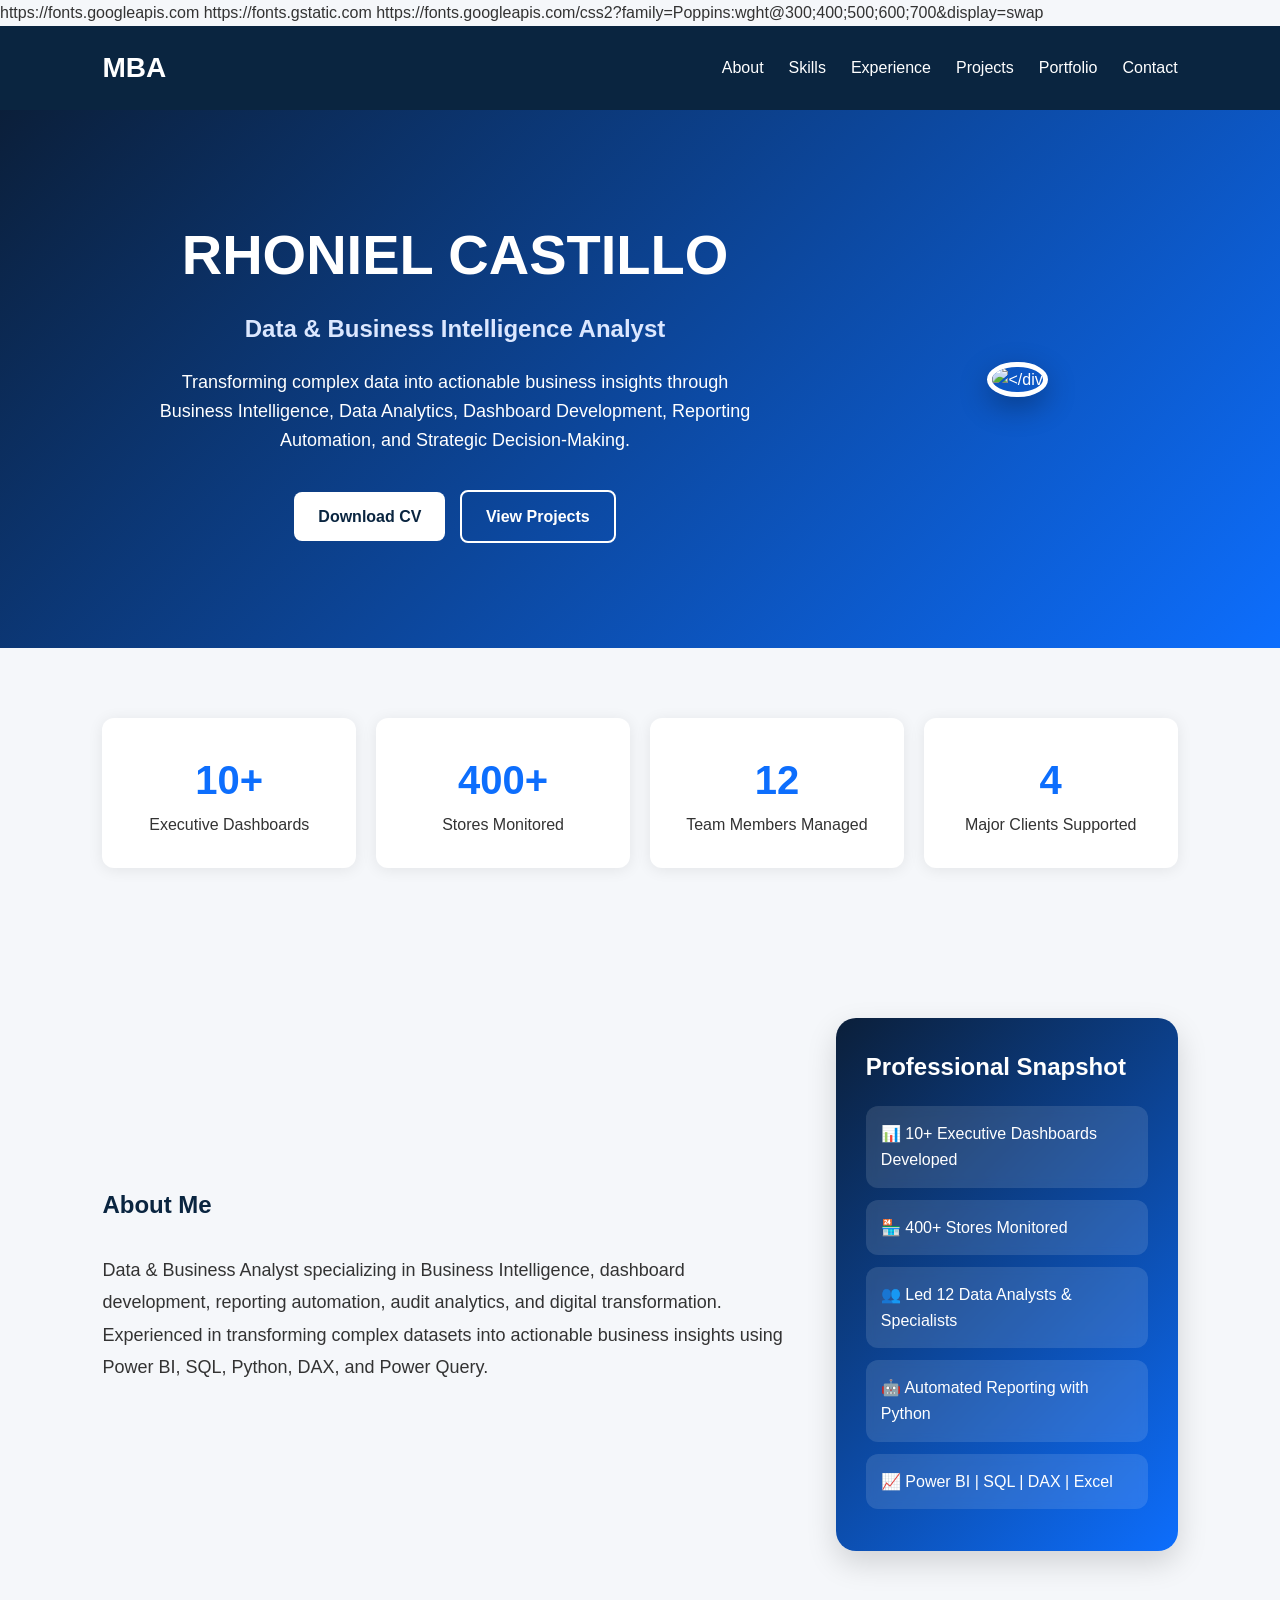
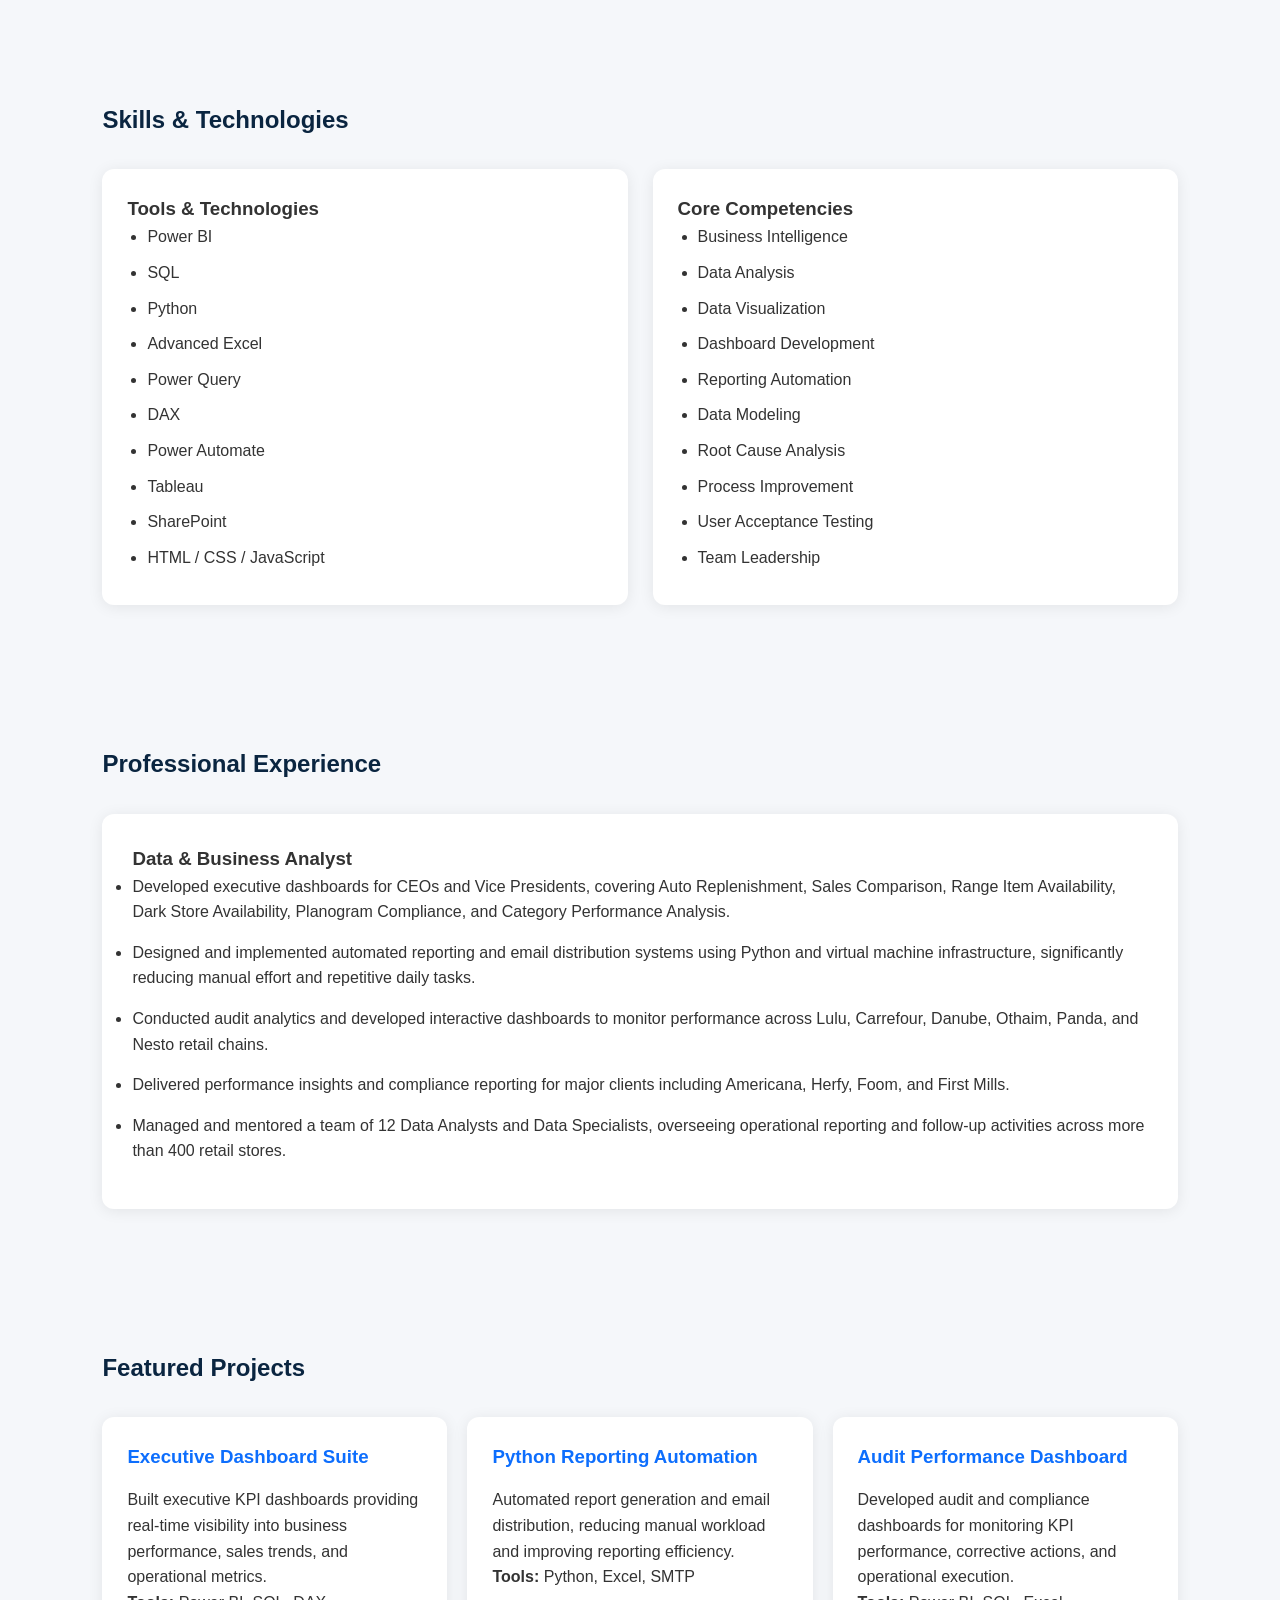
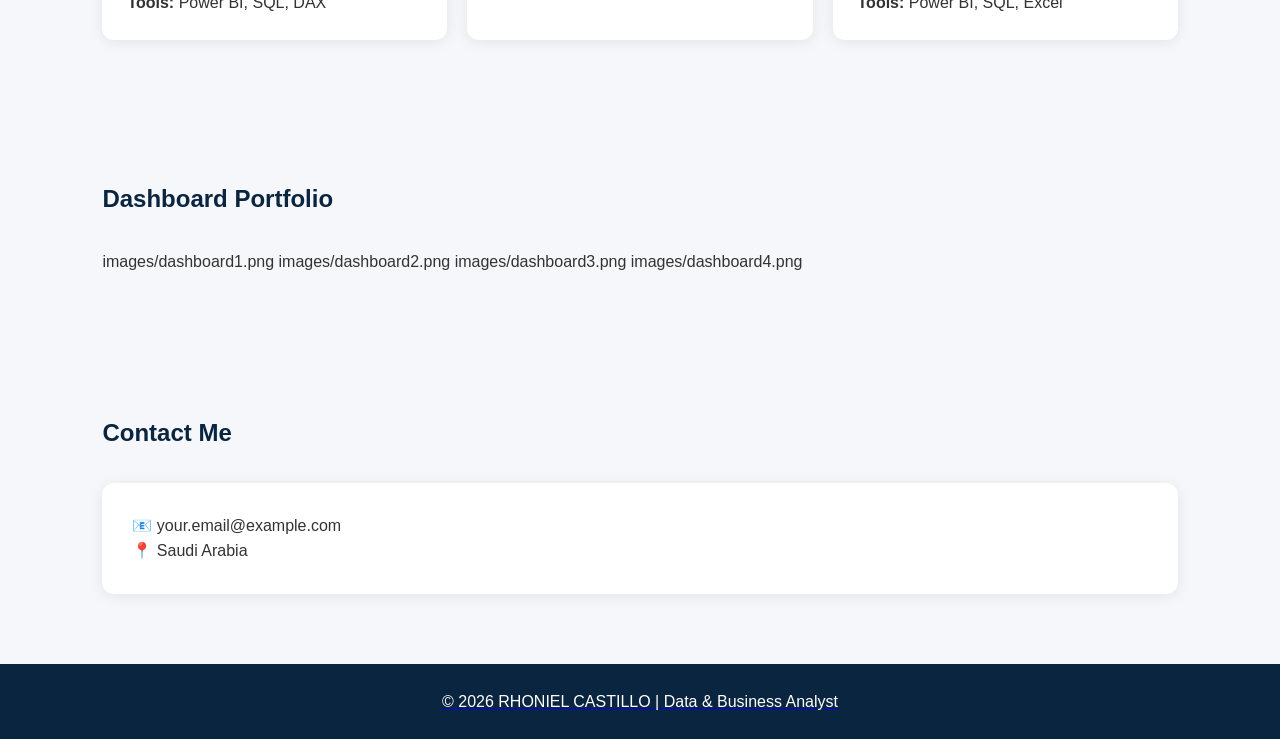
==== index.html @ 8b434ade "Rename personal.html to index.html" ====
<!DOCTYPE html>
<html lang="en">
<head>
    <meta charset="UTF-8">
    <meta name="viewport" content="width=device-width, initial-scale=1.0">
    <title>RHONIEL CASTILLO | Data & Business Analyst</title>

    <link rel="stylesheet" href="style.css">

    https://fonts.googleapis.com
    https://fonts.gstatic.com
    https://fonts.googleapis.com/css2?family=Poppins:wght@300;400;500;600;700&display=swap
    
</head>

<body>

    <!-- Navigation -->
<nav>
    <div class="logo">MBA</div>

    <ul class="nav-links">
        <li><a href="#aboutAbout">About</a></li>
        <li><a href="#skills">Skills</a></li>
        <li><a href="#experience">Experience</a></li>
        <li><a hrefu="#projects">Projects</a></li>
        <li><a href="#gallery">Portfolio</a></li>
        <li><a href="#contact">Contact</a></li>
    </ul>

</nav>

    <!-- Hero Section -->
   <!-- Hero Section -->
<section class="hero">
    <div class="hero-container">

        <div class="hero-text">
            <h1>RHONIEL CASTILLO
            </h1>

           <h2 id="typing"></h2>

            <p>
                Transforming complex data into actionable business insights through
                Business Intelligence, Data Analytics, Dashboard Development,
                Reporting Automation, and Strategic Decision-Making.
            </p>

            <div class="hero-buttons">
                <a href="cv.pdf" class="btn-primary">Download CV</a>
                <a href="#projects" class="btn-secondary">View Projects</a>
            </div>
        </div>

        <div class="hero-image">
            <img src="images/profile.jpeg" alt=
    </div>
</section>


        
    <!-- KPI Stats -->
    <section class="stats">

        <div class="stat-card">
            <h3>10+</h3>
            <p>Executive Dashboards</p>
        </div>

        <div class="stat-card">
            <h3>400+</h3>
            <p>Stores Monitored</p>
        </div>

        <div class="stat-card">
            <h3>12</h3>
            <p>Team Members Managed</p>
        </div>

        <div class="stat-card">
            <h3>4</h3>
            <p>Major Clients Supported</p>
        </div>

    </section>

    <!-- About -->
    <section id="about" class="about-section">

    <div class="about-content">
        <h2>About Me</h2>

        <p>
            Data & Business Analyst specializing in Business Intelligence,
            dashboard development, reporting automation, audit analytics,
            and digital transformation.
        </p>

        <p>
            Experienced in transforming complex datasets into actionable business
            insights using Power BI, SQL, Python, DAX, and Power Query.
        </p>
    </div>

    <div class="about-highlight">
        <h3>Professional Snapshot</h3>

        <div class="highlight-item">
            📊 10+ Executive Dashboards Developed
        </div>

        <div class="highlight-item">
            🏪 400+ Stores Monitored
        </div>

        <div class="highlight-item">
            👥 Led 12 Data Analysts & Specialists
        </div>

        <div class="highlight-item">
            🤖 Automated Reporting with Python
        </div>

        <div class="highlight-item">
            📈 Power BI | SQL | DAX | Excel
        </div>
    </div>

</section>

    <!-- Skills -->
    <section id="skills">

        <h2>Skills & Technologies</h2>

        <div class="skills-container">

            <div class="skill-box">

                <h3>Tools & Technologies</h3>

                <ul>
                    <li>Power BI</li>
                    <li>SQL</li>
                    <li>Python</li>
                    <li>Advanced Excel</li>
                    <li>Power Query</li>
                    <li>DAX</li>
                    <li>Power Automate</li>
                    <li>Tableau</li>
                    <li>SharePoint</li>
                    <li>HTML / CSS / JavaScript</li>
                </ul>

            </div>

            <div class="skill-box">

                <h3>Core Competencies</h3>

                <ul>
                    <li>Business Intelligence</li>
                    <li>Data Analysis</li>
                    <li>Data Visualization</li>
                    <li>Dashboard Development</li>
                    <li>Reporting Automation</li>
                    <li>Data Modeling</li>
                    <li>Root Cause Analysis</li>
                    <li>Process Improvement</li>
                    <li>User Acceptance Testing</li>
                    <li>Team Leadership</li>
                </ul>

            </div>

        </div>

    </section>

    <!-- Experience -->
    <section id="experience">

        <h2>Professional Experience</h2>

        <div class="experience-card">

            <h3>Data & Business Analyst</h3>

            <ul>

                <li>
                    Developed executive dashboards for CEOs and Vice Presidents,
                    covering Auto Replenishment, Sales Comparison, Range Item
                    Availability, Dark Store Availability, Planogram Compliance,
                    and Category Performance Analysis.
                </li>

                <li>
                    Designed and implemented automated reporting and email
                    distribution systems using Python and virtual machine
                    infrastructure, significantly reducing manual effort and
                    repetitive daily tasks.
                </li>

                <li>
                    Conducted audit analytics and developed interactive dashboards
                    to monitor performance across Lulu, Carrefour, Danube,
                    Othaim, Panda, and Nesto retail chains.
                </li>

                <li>
                    Delivered performance insights and compliance reporting
                    for major clients including Americana, Herfy,
                    Foom, and First Mills.
                </li>

                <li>
                    Managed and mentored a team of 12 Data Analysts and Data Specialists,
                    overseeing operational reporting and follow-up activities across
                    more than 400 retail stores.
                </li>

            </ul>

        </div>

    </section>

    <!-- Projects -->
    <section id="projects">

        <h2>Featured Projects</h2>

        <div class="project-grid">

            <div class="project-card">
                <h3>Executive Dashboard Suite</h3>

                <p>
                    Built executive KPI dashboards providing real-time visibility into
                    business performance, sales trends, and operational metrics.
                </p>

                <p><strong>Tools:</strong> Power BI, SQL, DAX</p>
            </div>

            <div class="project-card">
                <h3>Python Reporting Automation</h3>

                <p>
                    Automated report generation and email distribution,
                    reducing manual workload and improving reporting efficiency.
                </p>

                <p><strong>Tools:</strong> Python, Excel, SMTP</p>
            </div>

            <div class="project-card">
                <h3>Audit Performance Dashboard</h3>

                <p>
                    Developed audit and compliance dashboards for monitoring KPI
                    performance, corrective actions, and operational execution.
                </p>

                <p><strong>Tools:</strong> Power BI, SQL, Excel</p>
            </div>

        </div>

    </section>

    <!-- Portfolio -->
    <section id="gallery">

        <h2>Dashboard Portfolio</h2>

        <div class="gallery-grid">

            images/dashboard1.png
            images/dashboard2.png
            images/dashboard3.png
            images/dashboard4.png

        </div>

    </section>

    <!-- Contact -->
    <section id="contact">

        <h2>Contact Me</h2>

        <div class="contact-card">

            <p>📧 your.email@example.com</p>
            <p>📍 Saudi Arabia</p>

            <p>
                <a href="inkedin.com
                    LinkedIn Profile
                </a>
            </p>

            <p>
                <a href="https://github.com            GitHub Profile
                </a>
            </p>

        </div>

    </section>

    <!-- Footer -->
    <footer>

        <p>
            © 2026 RHONIEL CASTILLO | Data & Business Analyst
        </p>

    </footer>

<script src="script.js"></script>
</body>
</html>
---- style.css ----
* {
    margin: 0;
    padding: 0;
    box-sizing: border-box;
}

body {
    font-family: 'Segoe UI', sans-serif;
    background-color: #f5f7fa;
    color: #333;
    line-height: 1.6;
}

/* Navigation */

nav {
    background: #0a2540;
    color: white;
    padding: 20px 8%;
    display: flex;
    justify-content: space-between;
    align-items: center;
}

.logo {
    font-size: 28px;
    font-weight: bold;
}

.nav-links {
    list-style: none;
    display: flex;
    gap: 25px;
}

.nav-links a {
    color: white;
    text-decoration: none;
}

.nav-links a:hover {
    color: #4da6ff;
}

/* Hero */

.hero {
    background: linear-gradient(135deg, #0a2540, #0d6efd);
    color: white;
    text-align: center;
    padding: 120px 20px;
}

.hero h1 {
    font-size: 4rem;
    margin-bottom: 10px;
}

.hero h2 {
    margin-bottom: 20px;
    color: #dbe7ff;
}

.hero p {
    max-width: 800px;
    margin: auto;
    font-size: 18px;
}

.hero-buttons {
    margin-top: 30px;
}

.hero-buttons a {
    text-decoration: none;
    padding: 12px 24px;
    margin: 5px;
    border-radius: 8px;
    display: inline-block;
    font-weight: bold;
}

.hero-buttons a:first-child {
    background: white;
    color: #0a2540;
}

.hero-buttons a:last-child {
    background: transparent;
    border: 2px solid white;
    color: white;
}

/* Sections */

section {
    padding: 70px 8%;
}

h2 {
    margin-bottom: 30px;
    color: #0a2540;
}

/* Stats */

.stats {
    display: grid;
    grid-template-columns: repeat(auto-fit, minmax(220px,1fr));
    gap: 20px;
}

.stat-card {
    background: white;
    text-align: center;
    padding: 30px;
    border-radius: 12px;
    box-shadow: 0 2px 15px rgba(0,0,0,0.08);
}

.stat-card h3 {
    font-size: 40px;
    color: #0d6efd;
}

/* Skills */

.skills-container {
    display: grid;
    grid-template-columns: repeat(auto-fit,minmax(300px,1fr));
    gap: 25px;
}

.skill-box {
    background: white;
    padding: 25px;
    border-radius: 12px;
    box-shadow: 0 2px 15px rgba(0,0,0,0.08);
}

.skill-box ul {
    padding-left: 20px;
}

.skill-box li {
    margin-bottom: 10px;
}

/* Experience */

.experience-card {
    background: white;
    padding: 30px;
    border-radius: 12px;
    box-shadow: 0 2px 15px rgba(0,0,0,0.08);
}

.experience-card li {
    margin-bottom: 15px;
}

/* Projects */

.project-grid {
    display: grid;
    grid-template-columns: repeat(auto-fit,minmax(300px,1fr));
    gap: 20px;
}

.project-card {
    background: white;
    padding: 25px;
    border-radius: 12px;
    box-shadow: 0 2px 15px rgba(0,0,0,0.08);
}

.project-card h3 {
    color: #0d6efd;
    margin-bottom: 15px;
}

/* Portfolio */

.gallery-grid {
    display: grid;
    grid-template-columns: repeat(auto-fit,minmax(300px,1fr));
    gap: 20px;
}

.gallery-grid img {
    width: 100%;
    border-radius: 12px;
    box-shadow: 0 3px 20px rgba(0,0,0,0.1);
}

/* Contact */

.contact-card {
    background: white;
    padding: 30px;
    border-radius: 12px;
    box-shadow: 0 2px 15px rgba(0,0,0,0.08);
}

/* Footer */

footer {
    background: #0a2540;
    color: white;
    text-align: center;
    padding: 25px;
}

/* Mobile */

@media(max-width: 768px) {

    .hero h1 {
        font-size: 2.5rem;
    }

    nav {
        flex-direction: column;
        gap: 15px;
    }

    .nav-links {
        flex-wrap: wrap;
        justify-content: center;
    }
}

.hero {
    background: linear-gradient(135deg,#0B1F3A,#0d6efd);
    color: white;
    padding: 100px 8%;
}

.hero-container{
    display:flex;
    align-items:center;
    justify-content:space-between;
    gap:50px;
}

.hero-text{
    flex:1;
}

.hero-text h1{
    font-size:3.5rem;
    margin-bottom:10px;
}

.hero-text h2{
    margin-bottom:20px;
    color:#dbe7ff;
}

.hero-text p{
    font-size:18px;
    max-width:600px;
}

.hero-image{
    flex:0 0 320px;
    text-align:center;
}

.hero-image img{
    width:300px;
    height:300px;
    border-radius:50%;
    object-fit:cover;
    border:5px solid white;
    box-shadow:0 10px 30px rgba(0,0,0,0.3);
}

@media(max-width:768px){

    .hero-container{
        flex-direction:column-reverse;
        text-align:center;
    }

    .hero-image img{
        width:220px;
        height:220px;
    }
}

.stat-card{
    transition: all 0.3s ease;
}

.stat-card:hover{
    transform: translateY(-8px);
    box-shadow: 0 10px 30px rgba(0,0,0,0.15);
}





.about-section{
    display:grid;
    grid-template-columns: 1.5fr 1fr;
    gap:50px;
    padding:80px 8%;
    align-items:center;
}

.about-left p{
    margin-top:20px;
    line-height:1.8;
    font-size:18px;
}

.about-right{
    display:grid;
    gap:20px;
}

.about-card{
    background:white;
    padding:20px;
    border-radius:15px;
    box-shadow:0 5px 20px rgba(0,0,0,0.08);
    transition:.3s;
}

.about-card:hover{
    transform:translateY(-5px);
    box-shadow:0 10px 25px rgba(0,0,0,0.15);
}

@media(max-width:768px){

    .about-section{
        grid-template-columns:1fr;
    }

}


.about-section{
    display:grid;
    grid-template-columns:2fr 1fr;
    gap:50px;
    padding:80px 8%;
    align-items:center;
}

.about-highlight{
    background:linear-gradient(
        135deg,
        #0B1F3A,
        #0d6efd
    );
    
    color:white;
    padding:30px;
    border-radius:20px;
    box-shadow:0 12px 30px rgba(0,0,0,0.15);
}

.about-highlight h3{
    margin-bottom:20px;
    font-size:24px;
}

.highlight-item{
    background:rgba(255,255,255,0.12);
    padding:15px;
    margin-bottom:12px;
    border-radius:12px;
    backdrop-filter:blur(5px);
}

.about-content p{
    line-height:1.8;
    font-size:18px;
}

@media(max-width:768px){

    .about-section{
        grid-template-columns:1fr;
    }

}
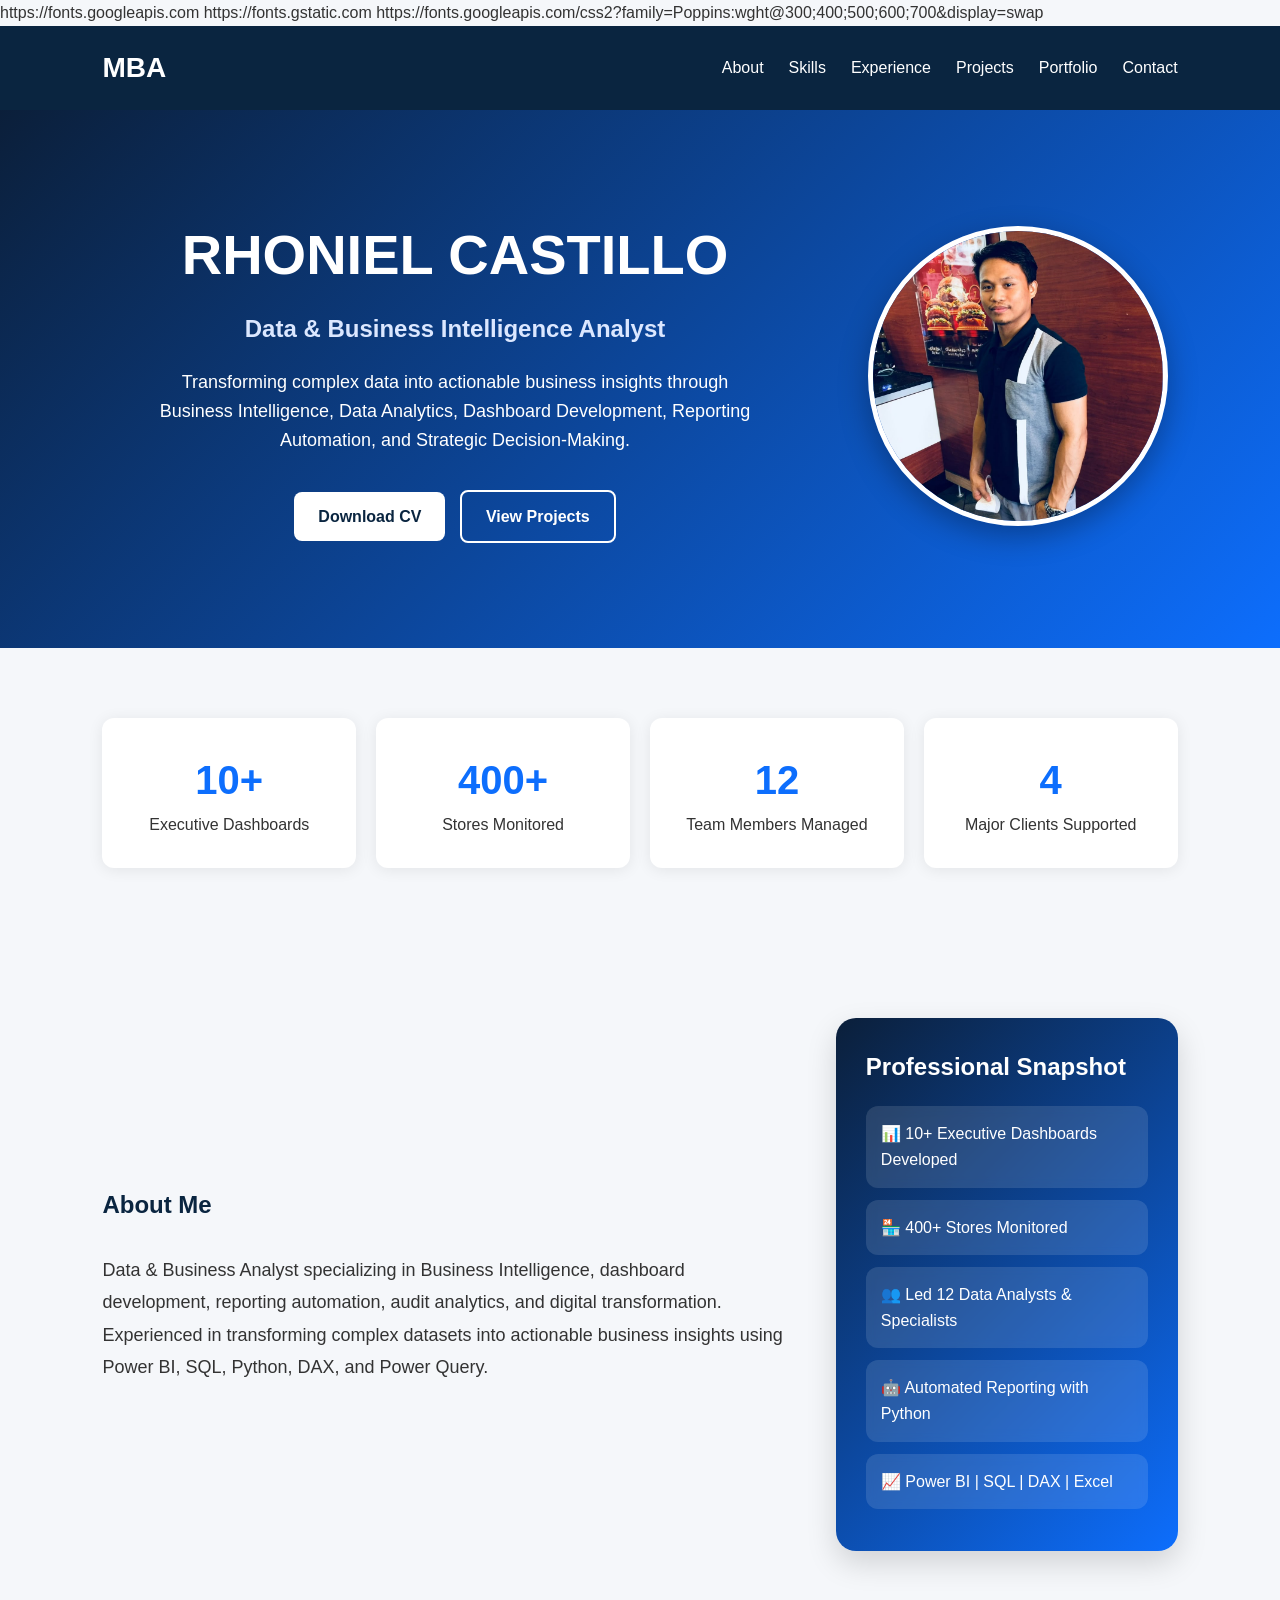
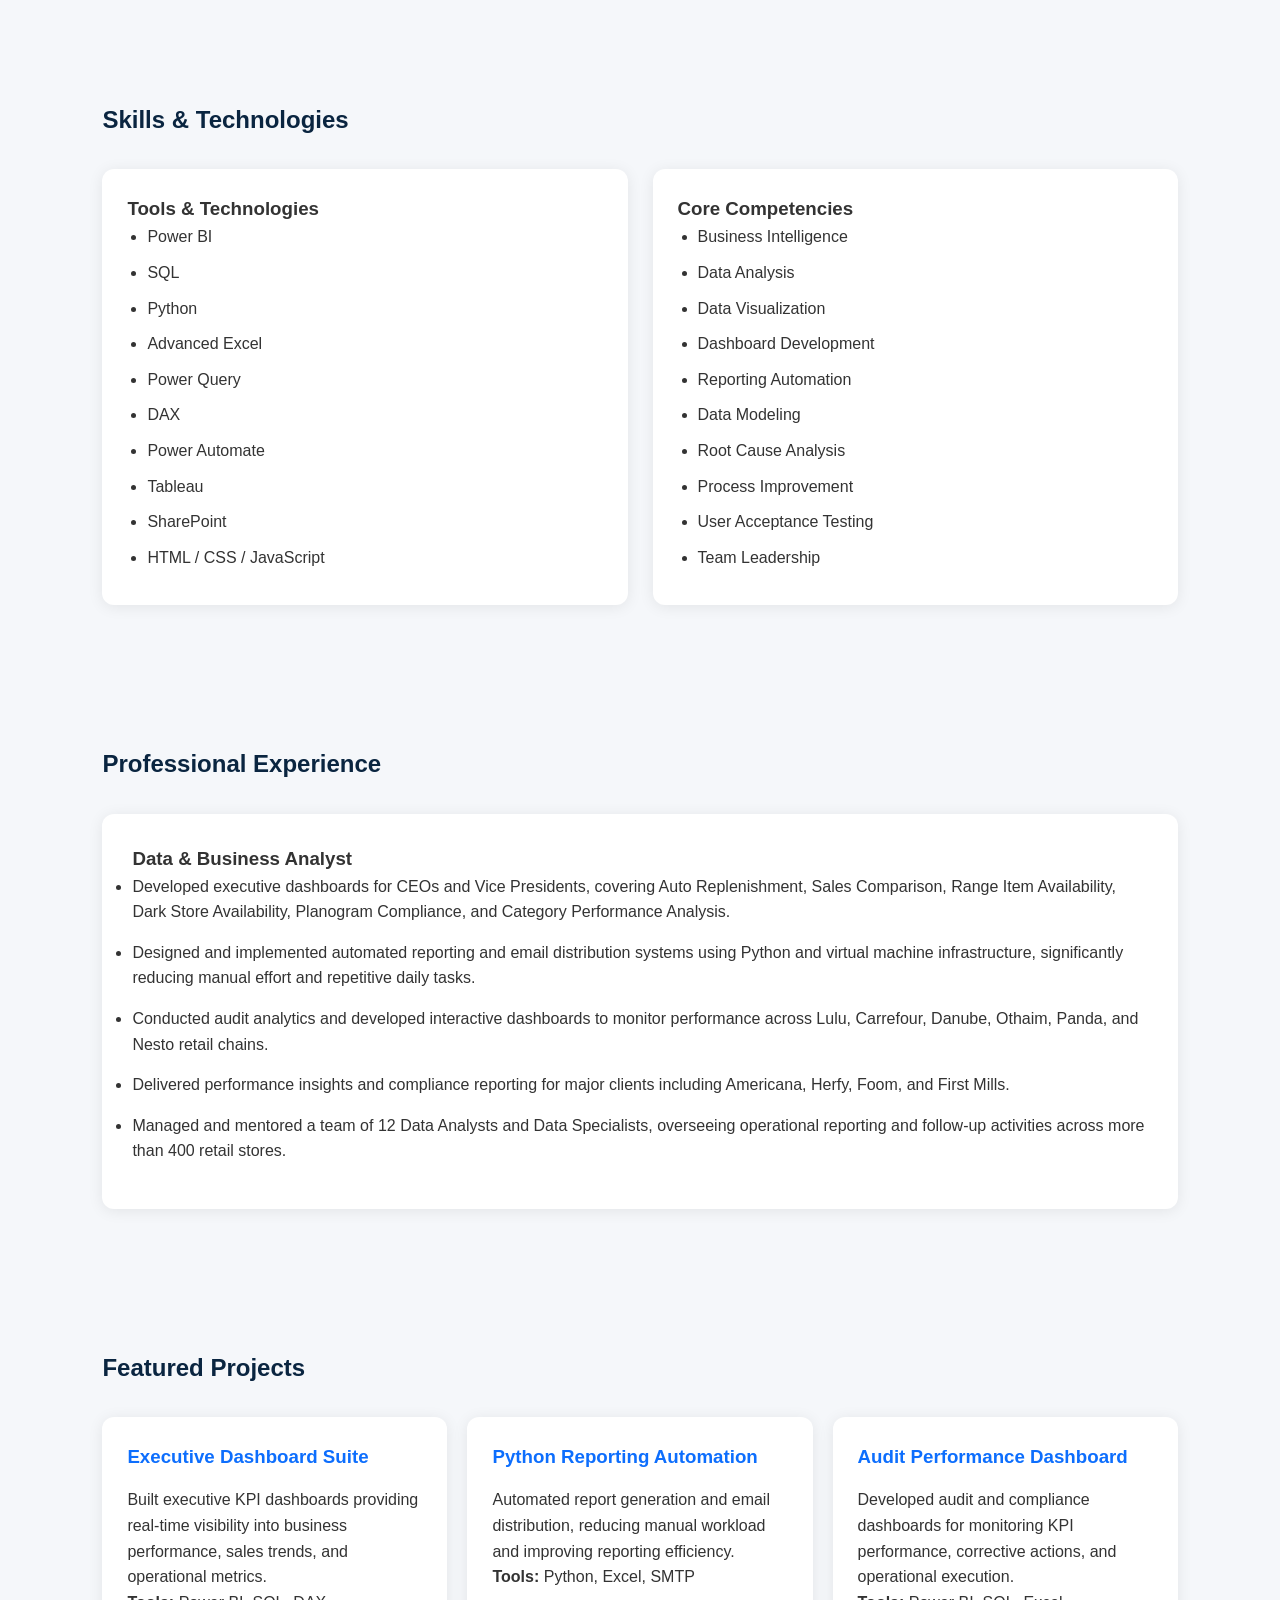
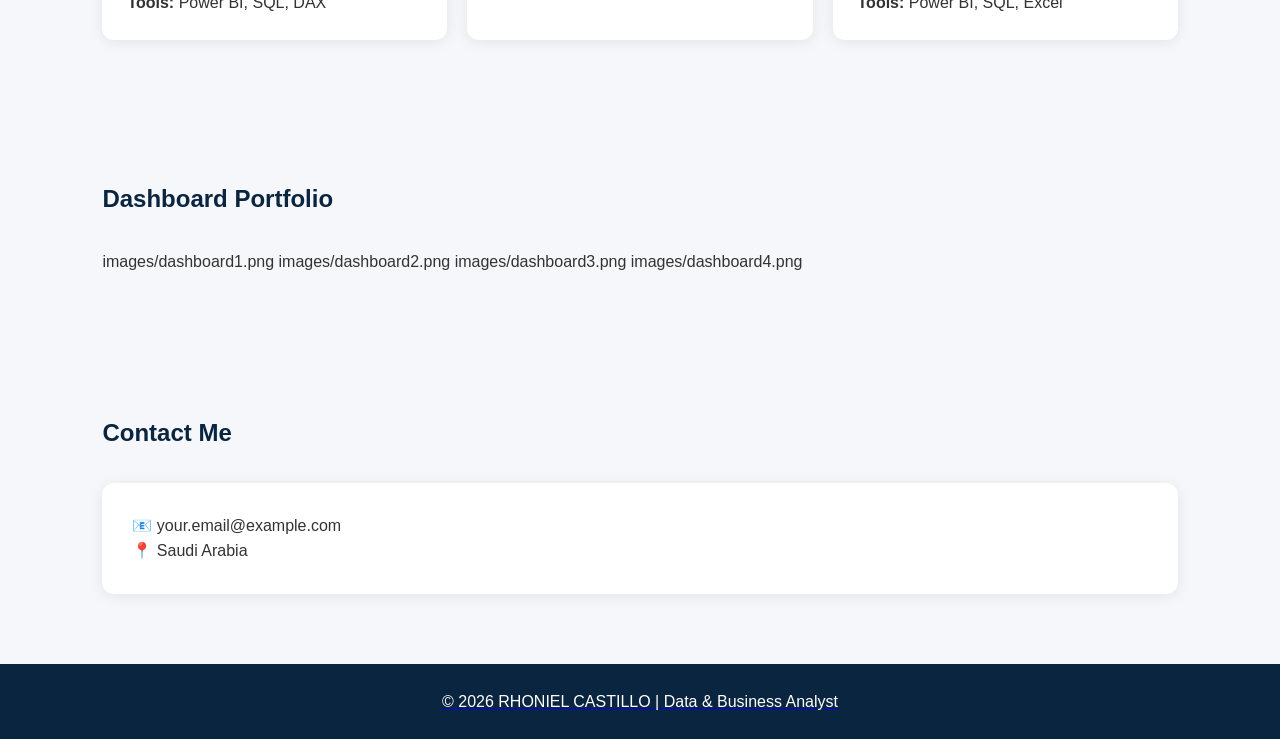
==== commit fd2f2221: "Fix HTML encoding issues in index.html" ====
--- a/index.html
+++ b/index.html
@@ -54,7 +54,7 @@
         </div>
 
         <div class="hero-image">
-            <img src="images/profile.jpeg" alt=
+            <img src="profile.jpeg" alt=
     </div>
 </section>
 
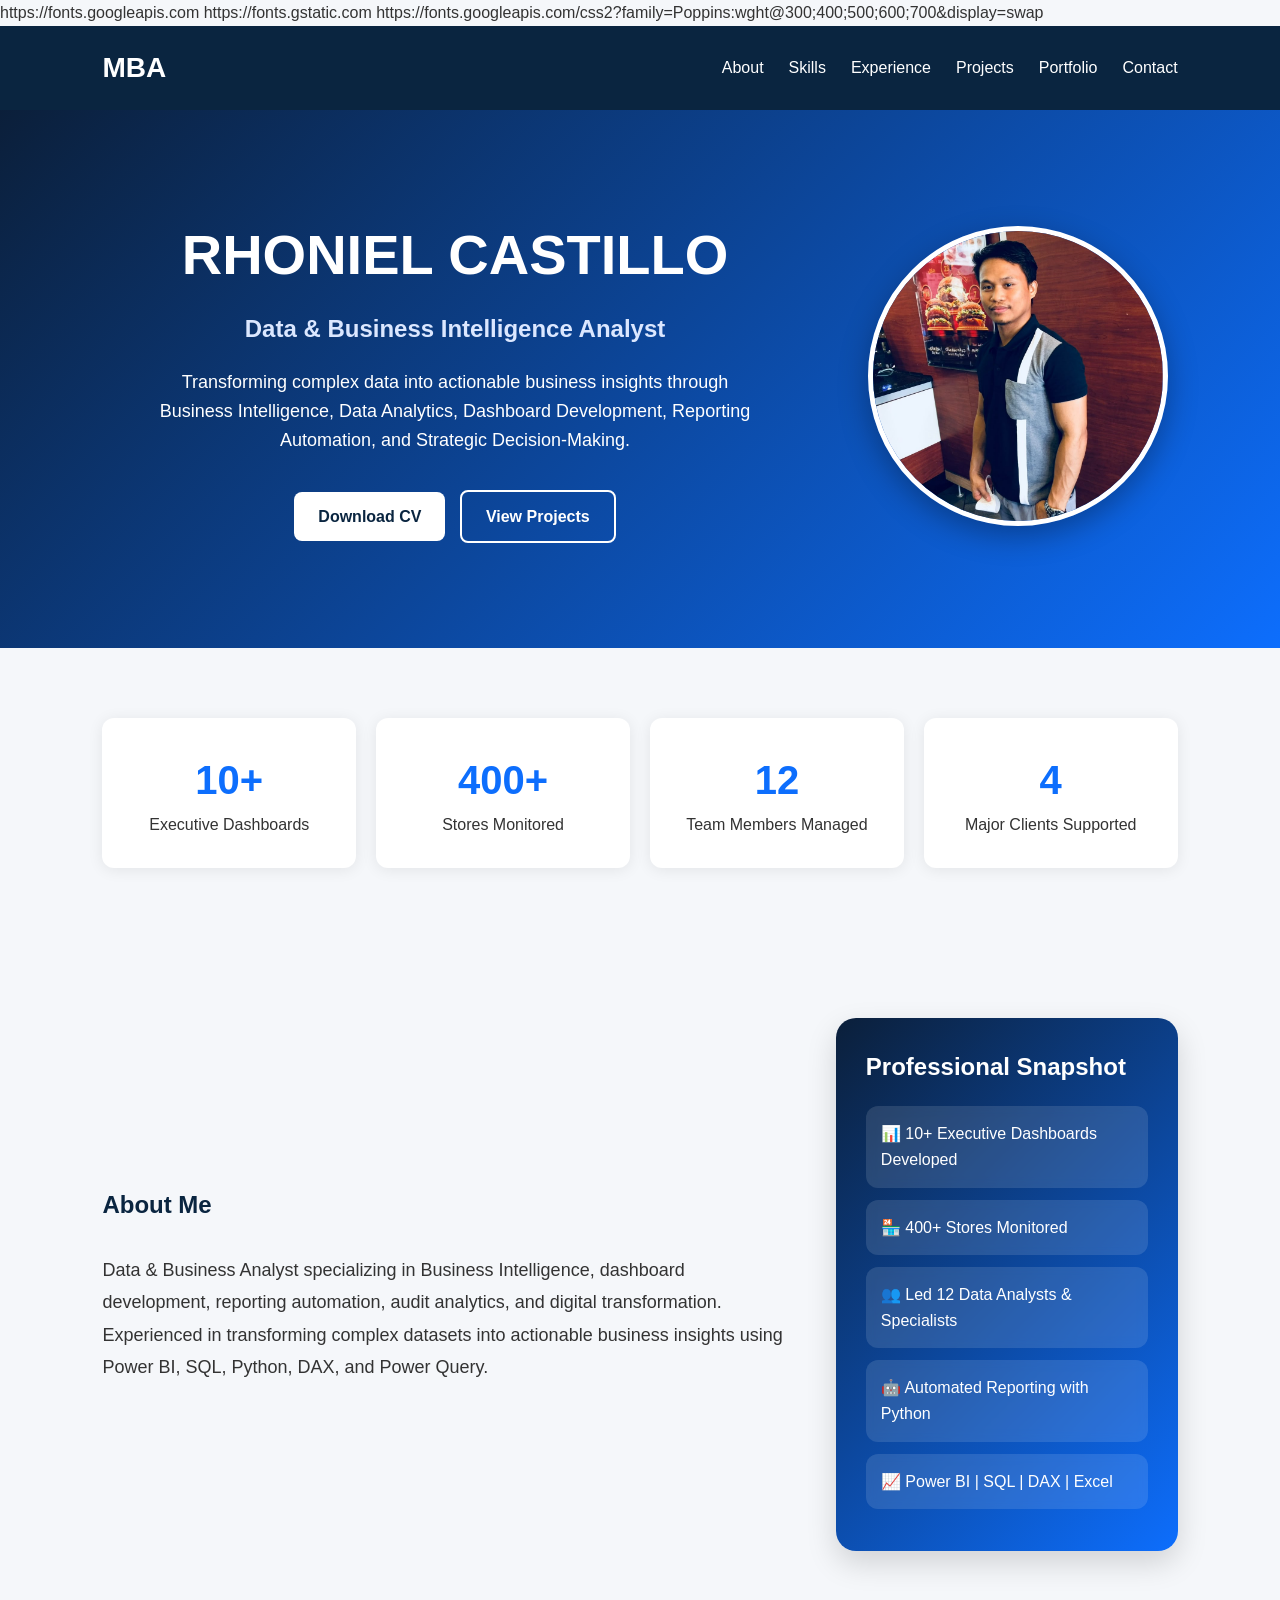
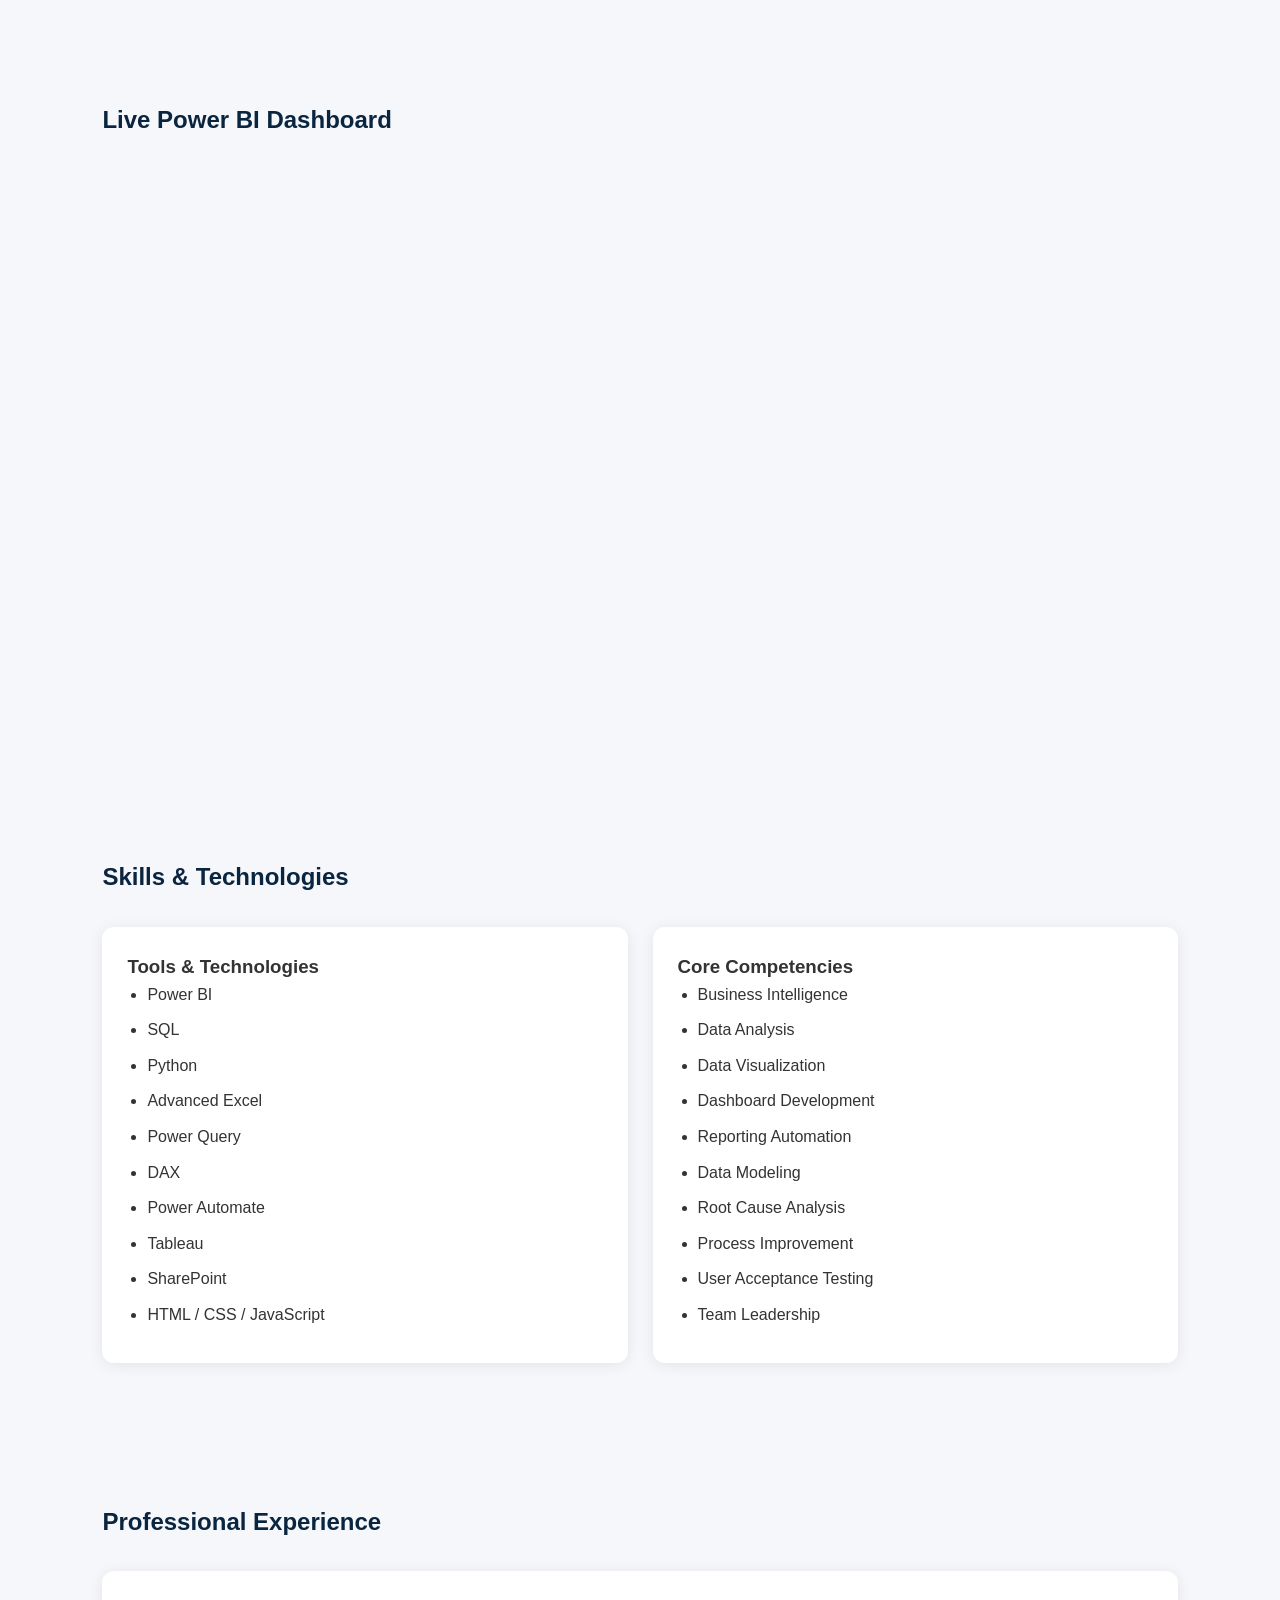
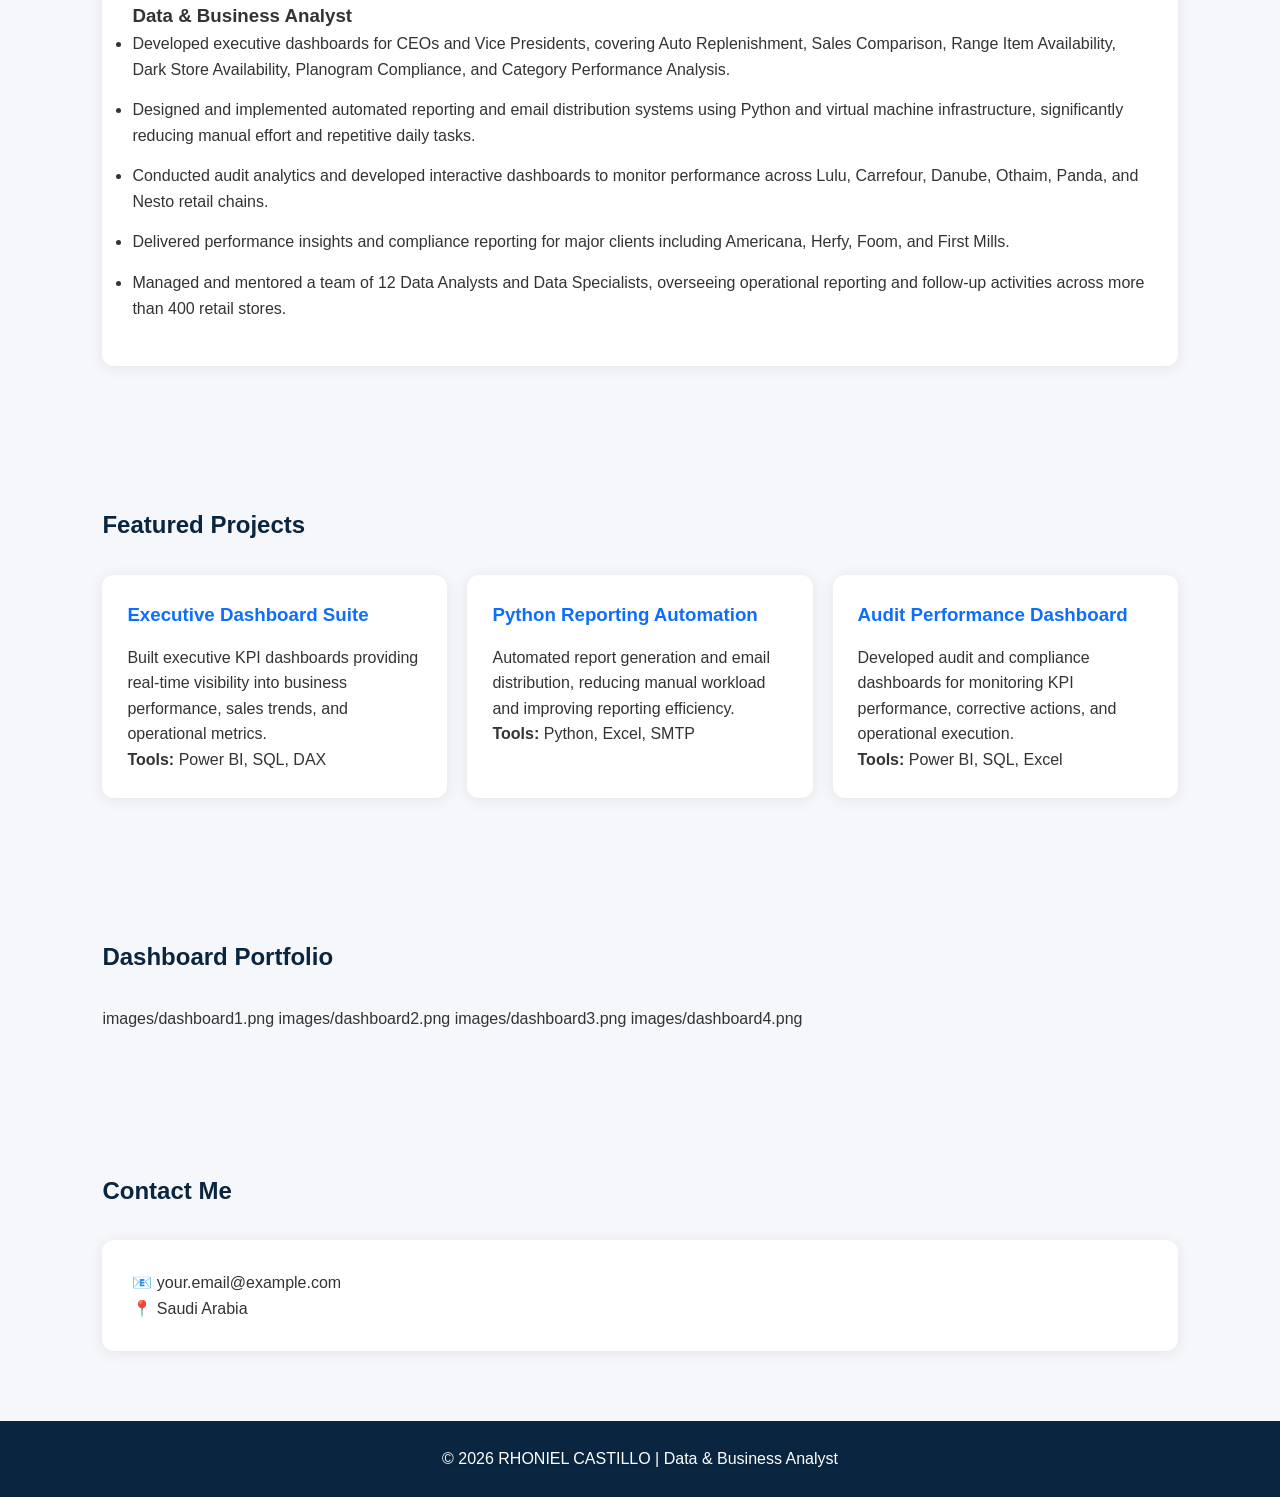
==== commit 2cc2676f: "Update index.html" ====
--- a/index.html
+++ b/index.html
@@ -48,7 +48,7 @@
             </p>
 
             <div class="hero-buttons">
-                <a href="cv.pdf" class="btn-primary">Download CV</a>
+                <a href="Rhoniel Castillo CV.pdf" class="btn-primary">Download CV</a>
                 <a href="#projects" class="btn-secondary">View Projects</a>
             </div>
         </div>
@@ -127,6 +127,13 @@
         </div>
     </div>
 
+</section>
+
+<section id="dashboard">
+    <h2>Live Power BI Dashboard</h2>
+
+    <iframe title="Execution leader daily performance dashboard" width="1140" height="541.25" src="https://app.powerbi.com/reportEmbed?reportId=4804eaec-e341-42b9-9db0-b4b13b53ffa4&autoAuth=true&ctid=cf162b28-56e2-417e-9bfd-84c7770982ad" frameborder="0" allowFullScreen="true"></iframe>
+    </iframe>
 </section>
 
     <!-- Skills -->
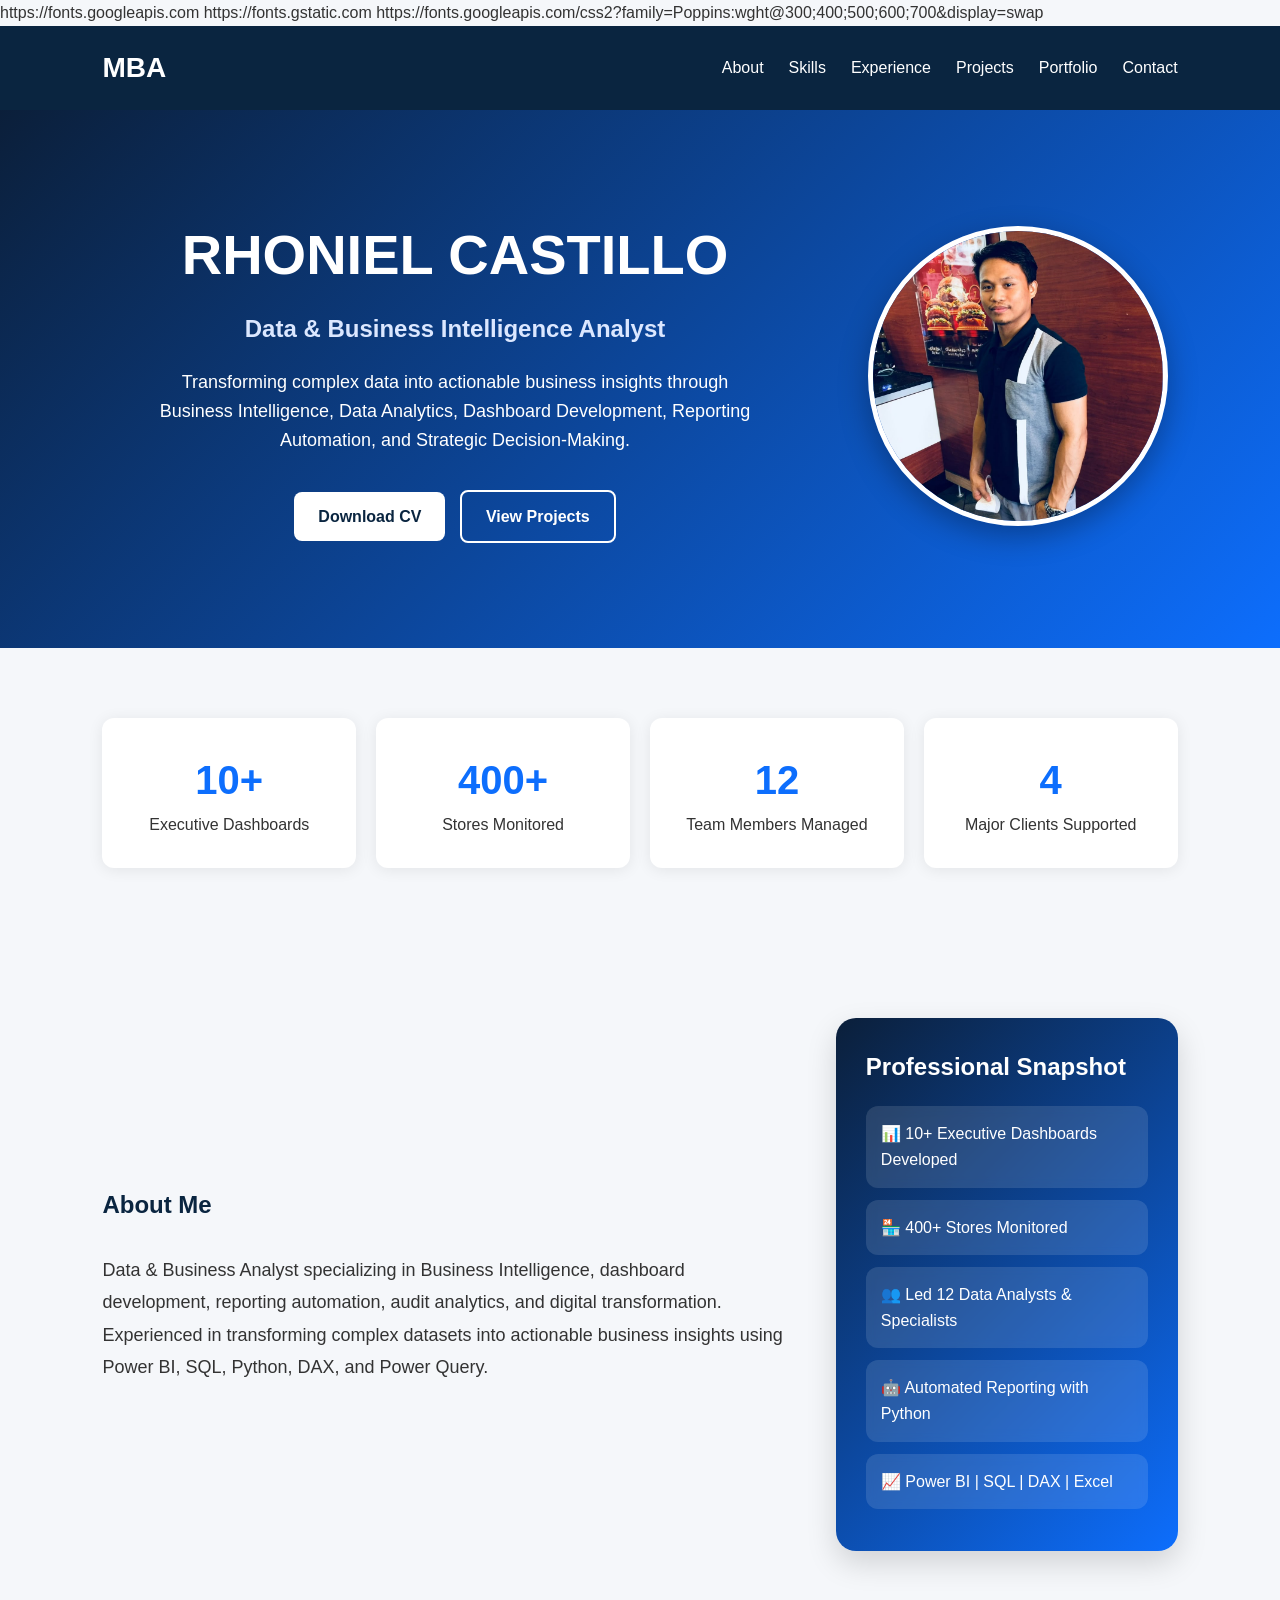
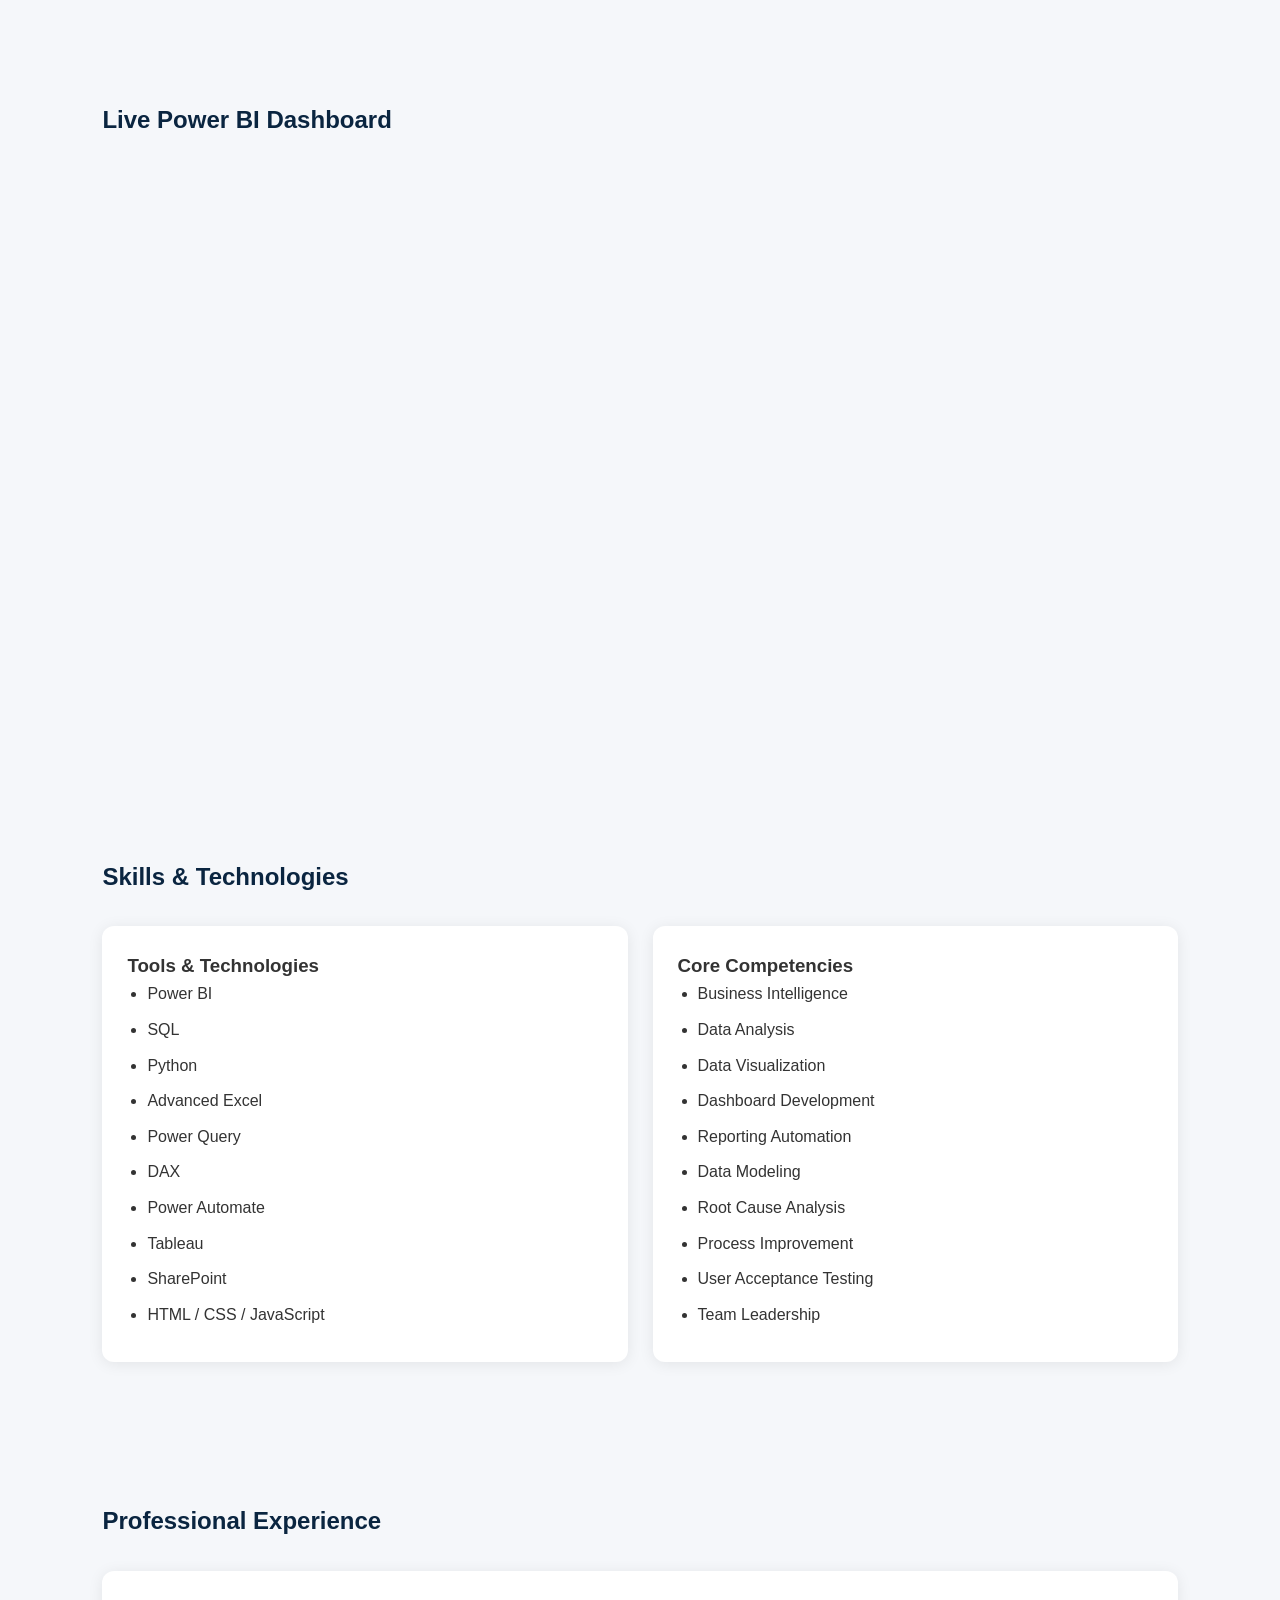
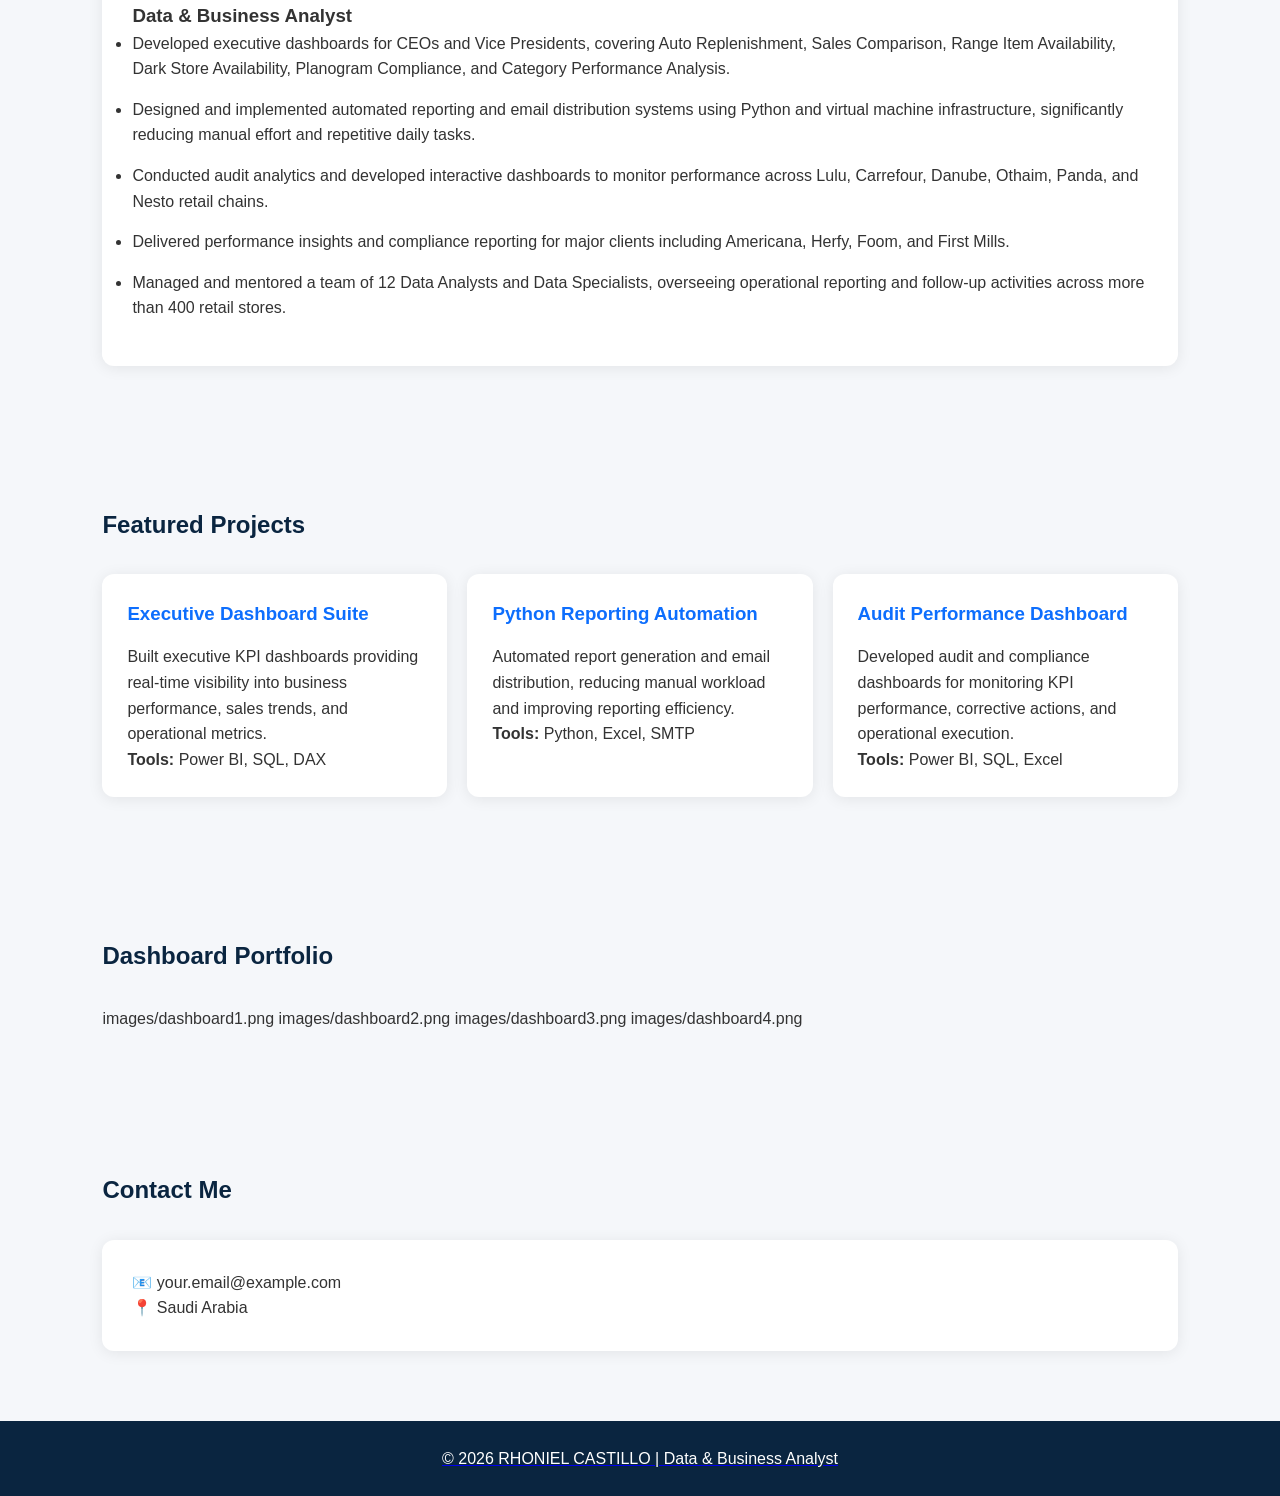
==== commit 50838f12: "Update index.html" ====
--- a/index.html
+++ b/index.html
@@ -132,7 +132,13 @@
 <section id="dashboard">
     <h2>Live Power BI Dashboard</h2>
 
-    <iframe title="Execution leader daily performance dashboard" width="1140" height="541.25" src="https://app.powerbi.com/reportEmbed?reportId=4804eaec-e341-42b9-9db0-b4b13b53ffa4&autoAuth=true&ctid=cf162b28-56e2-417e-9bfd-84c7770982ad" frameborder="0" allowFullScreen="true"></iframe>
+    <iframe
+        title="Execution Leader Daily Performance Dashboard"
+        width="1140"
+        height="541"
+        src="https://app.powerbi.com/reportEmbed?reportId=4804eaec-e341-42b9-9db0-b4b13b53ffa4&autoAuth=true&ctid=cf162b28-56e2-417e-9bfd-84c7770982ad"
+        frameborder="0"
+        allowfullscreen>
     </iframe>
 </section>
 
